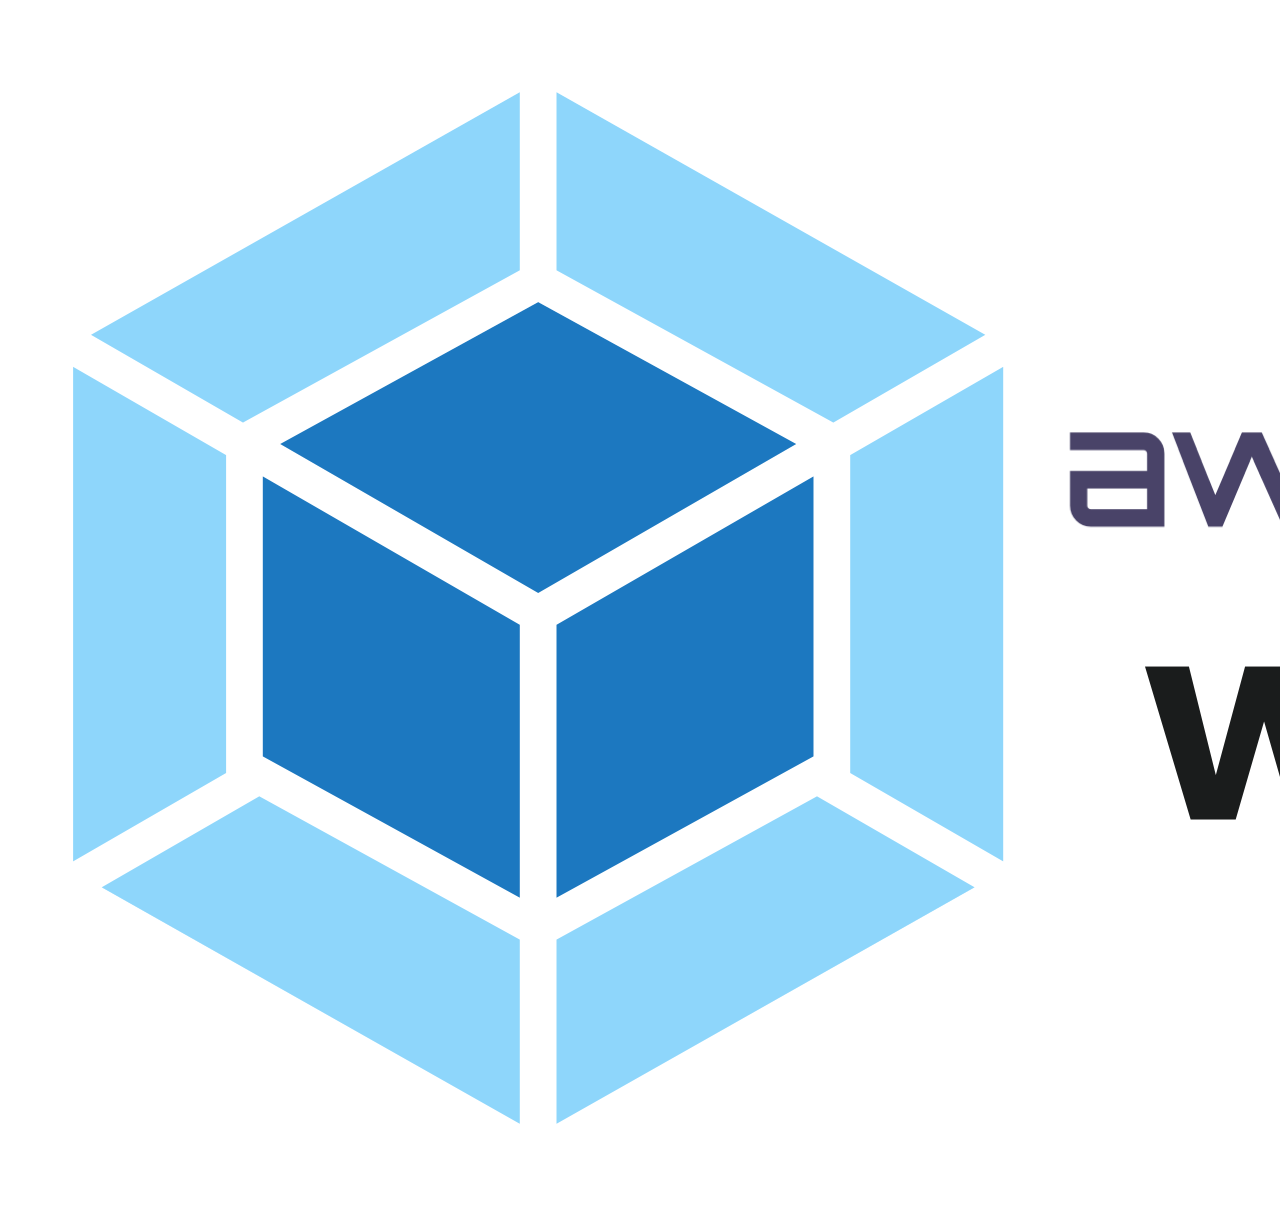
==== src/index.html @ c5b5f5d8 "Inicialización de proyecto" ====
<!DOCTYPE html>
<html lang="en">
<head>
    <meta charset="UTF-8">
    <meta name="viewport" content="width=device-width, initial-scale=1.0">
    <title>Webpack</title>
</head>
<body>

    <img src="./assets/awesome-webpack.png" alt="webpack logo">


</body>
</html>
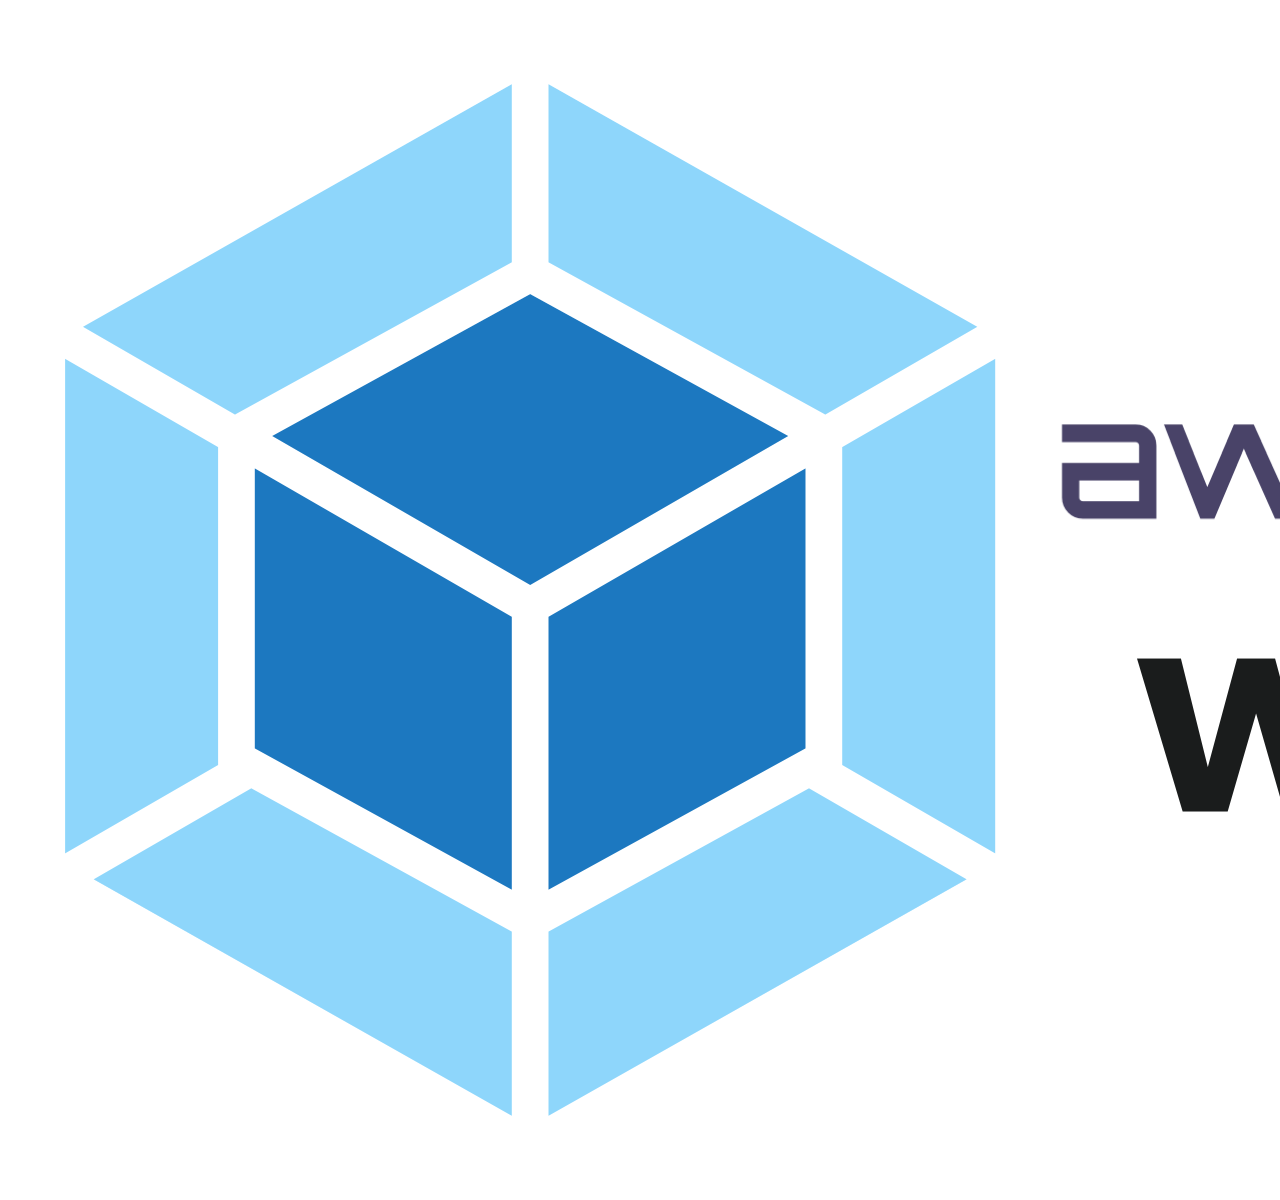
==== commit 1e619859: "Correciones al estilo" ====
--- a/src/index.html
+++ b/src/index.html
@@ -3,12 +3,14 @@
 <head>
     <meta charset="UTF-8">
     <meta name="viewport" content="width=device-width, initial-scale=1.0">
+    <link rel="stylesheet" href="https://stackpath.bootstrapcdn.com/bootstrap/4.4.1/css/bootstrap.min.css" integrity="sha384-Vkoo8x4CGsO3+Hhxv8T/Q5PaXtkKtu6ug5TOeNV6gBiFeWPGFN9MuhOf23Q9Ifjh" crossorigin="anonymous">
     <title>Webpack</title>
 </head>
 <body>
 
+<div class="img-container">
     <img src="./assets/awesome-webpack.png" alt="webpack logo">
-
+</div>
 
 </body>
 </html>
